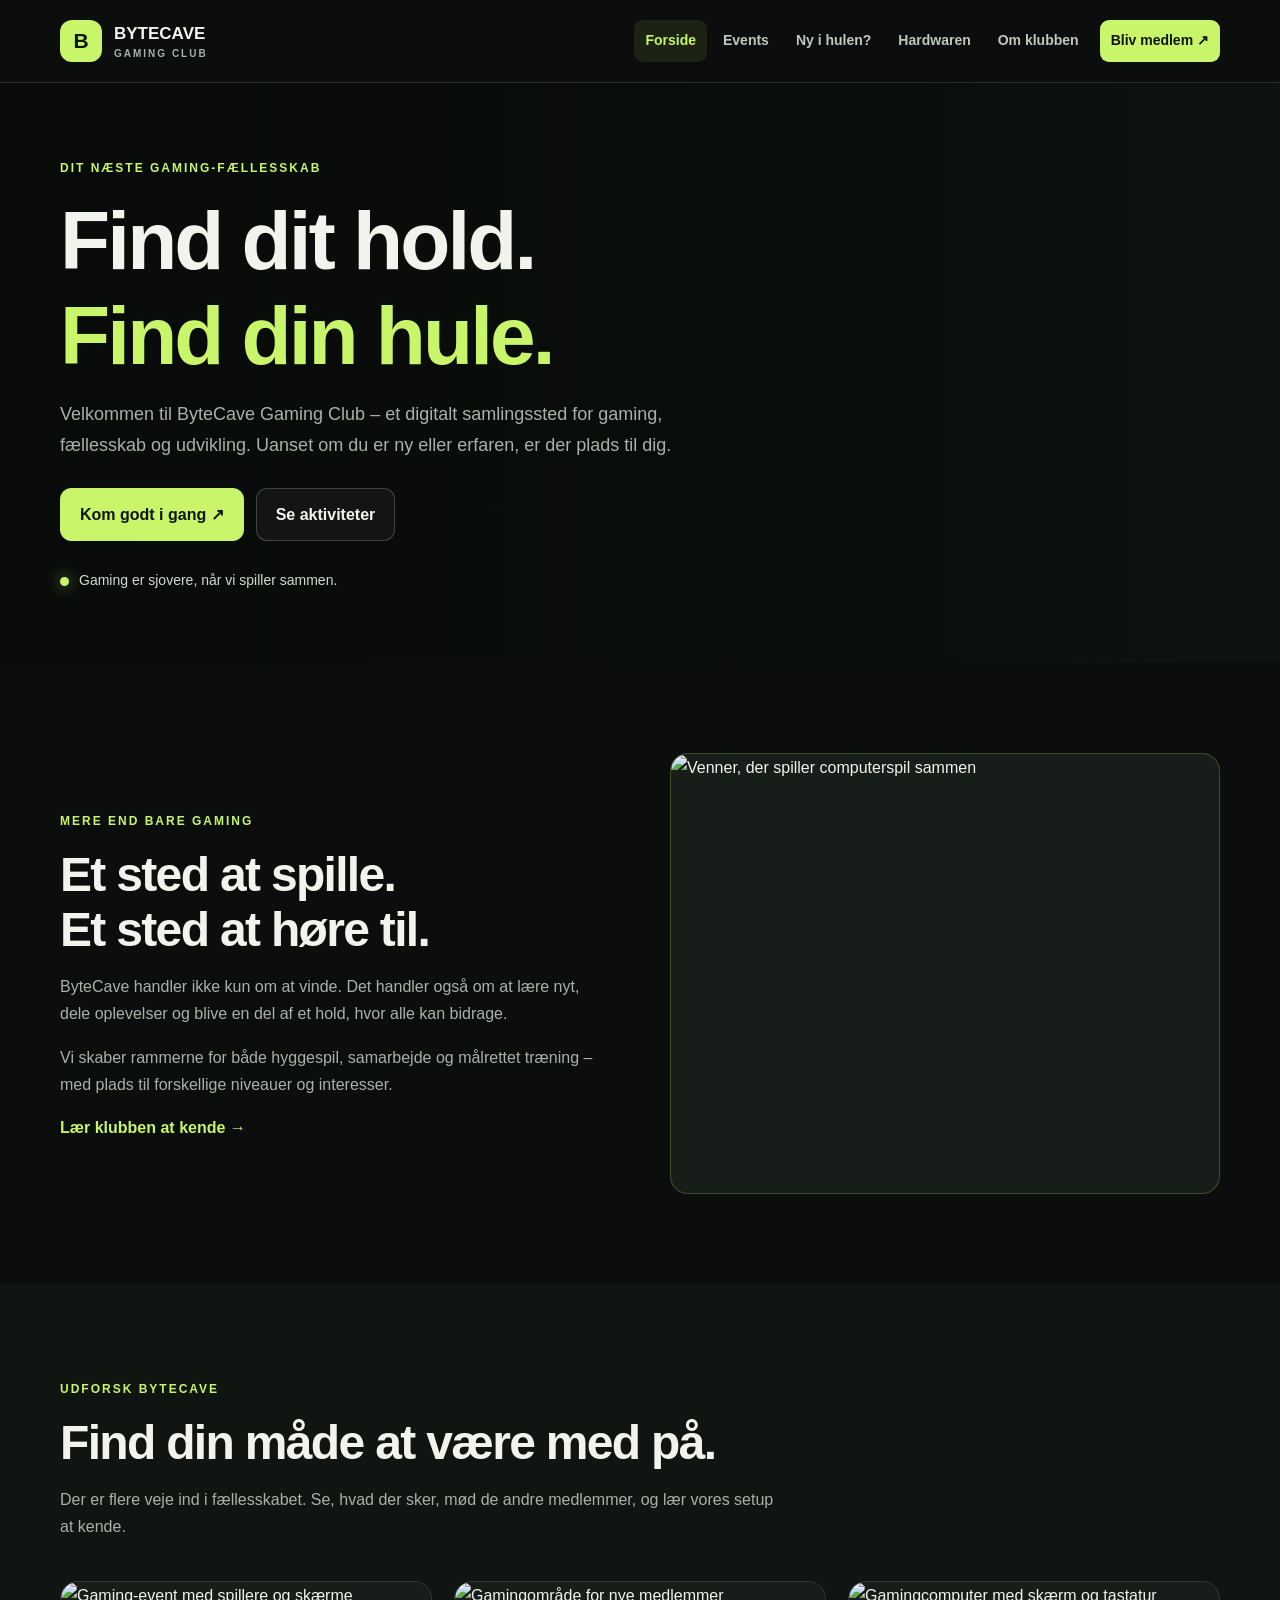
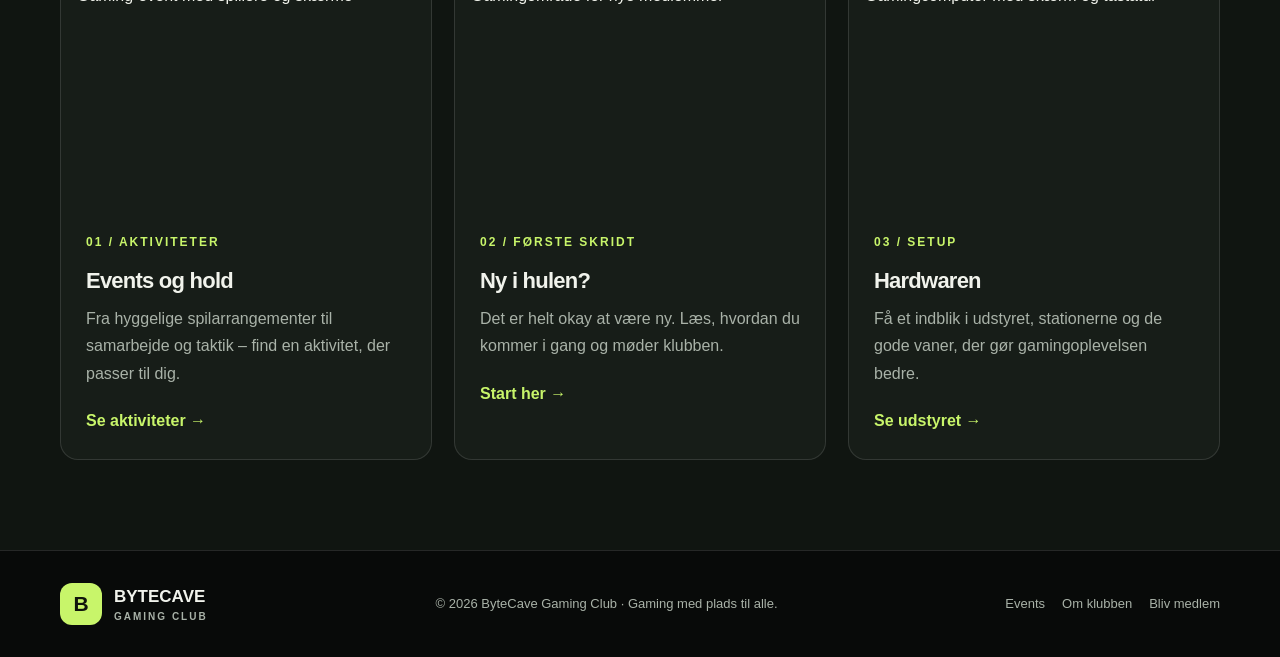
==== index.html @ 13a02218 "Add files via upload" ====
<!DOCTYPE html>
<html lang="da">
<head>
  <meta charset="UTF-8">
  <meta name="viewport" content="width=device-width, initial-scale=1">
  <meta name="description" content="ByteCave Gaming Club – gaming, fællesskab og udvikling.">
  <title>ByteCave Gaming Club</title>
  <link rel="stylesheet" href="minstil.css">
</head>
<body>

  <header class="header">
    <div class="container nav-wrap">
      <a class="logo" href="index.html">
        <span class="logo-mark">B</span>
        <span>BYTECAVE<small>Gaming Club</small></span>
      </a>

      <nav class="navigation" aria-label="Hovednavigation">
        <a href="index.html" aria-current="page">Forside</a>
        <a href="events.html">Events</a>
        <a href="ny-i-hulen.html">Ny i hulen?</a>
        <a href="hardwaren.html">Hardwaren</a>
        <a href="om-klubben.html">Om klubben</a>
        <a class="nav-cta" href="ny-i-hulen.html">Bliv medlem ↗</a>
      </nav>
    </div>
  </header>

  <main>
    <section class="hero home-hero">
      <div class="hero-content">
        <span class="eyebrow">Dit næste gaming-fællesskab</span>
        <h1>Find dit hold.<br><span class="accent">Find din hule.</span></h1>

        <p>
          Velkommen til ByteCave Gaming Club – et digitalt samlingssted for gaming, fællesskab og udvikling. Uanset om du er ny eller erfaren, er der plads til dig.
        </p>

        <div class="button-row">
          <a class="button" href="ny-i-hulen.html">Kom godt i gang ↗</a>
          <a class="button button-secondary" href="events.html">Se aktiviteter</a>
        </div>

        <div class="hero-note">
          <span class="status-dot"></span>
          Gaming er sjovere, når vi spiller sammen.
        </div>
      </div>
    </section>

    <section class="section">
      <div class="container two-columns">
        <div class="text-content">
          <span class="eyebrow">Mere end bare gaming</span>
          <h2>Et sted at spille.<br>Et sted at høre til.</h2>

          <p>
            ByteCave handler ikke kun om at vinde. Det handler også om at lære nyt, dele oplevelser og blive en del af et hold, hvor alle kan bidrage.
          </p>

          <p>
            Vi skaber rammerne for både hyggespil, samarbejde og målrettet træning – med plads til forskellige niveauer og interesser.
          </p>

          <a class="text-link" href="om-klubben.html">Lær klubben at kende →</a>
        </div>

        <div class="image-panel">
          <img src="images/community-gaming.jpg"
               alt="Venner, der spiller computerspil sammen"
               loading="lazy">
        </div>
      </div>
    </section>

    <section class="section section-dark">
      <div class="container">
        <div class="section-heading">
          <span class="eyebrow">Udforsk ByteCave</span>
          <h2>Find din måde at være med på.</h2>

          <p>
            Der er flere veje ind i fællesskabet. Se, hvad der sker, mød de andre medlemmer, og lær vores setup at kende.
          </p>
        </div>

        <div class="card-grid">
          <article class="card">
            <div class="card-image">
              <img src="images/events-gaming.jpg"
                   alt="Gaming-event med spillere og skærme"
                   loading="lazy">
            </div>

            <div class="card-body">
              <span class="card-label">01 / Aktiviteter</span>
              <h3>Events og hold</h3>
              <p>
                Fra hyggelige spilarrangementer til samarbejde og taktik – find en aktivitet, der passer til dig.
              </p>
              <a class="text-link" href="events.html">Se aktiviteter →</a>
            </div>
          </article>

          <article class="card">
            <div class="card-image">
              <img src="images/ny-i-hulen-hero.jpg"
                   alt="Gamingområde for nye medlemmer"
                   loading="lazy">
            </div>

            <div class="card-body">
              <span class="card-label">02 / Første skridt</span>
              <h3>Ny i hulen?</h3>
              <p>
                Det er helt okay at være ny. Læs, hvordan du kommer i gang og møder klubben.
              </p>
              <a class="text-link" href="ny-i-hulen.html">Start her →</a>
            </div>
          </article>

          <article class="card">
            <div class="card-image">
              <img src="images/hardware-gaming.jpg"
                   alt="Gamingcomputer med skærm og tastatur"
                   loading="lazy">
            </div>

            <div class="card-body">
              <span class="card-label">03 / Setup</span>
              <h3>Hardwaren</h3>
              <p>
                Få et indblik i udstyret, stationerne og de gode vaner, der gør gamingoplevelsen bedre.
              </p>
              <a class="text-link" href="hardwaren.html">Se udstyret →</a>
            </div>
          </article>
        </div>
      </div>
    </section>
  </main>

  <footer class="footer">
    <div class="container footer-inner">
      <a class="logo" href="index.html">
        <span class="logo-mark">B</span>
        <span>BYTECAVE<small>Gaming Club</small></span>
      </a>

      <p>© 2026 ByteCave Gaming Club · Gaming med plads til alle.</p>

      <div class="footer-links">
        <a href="events.html">Events</a>
        <a href="om-klubben.html">Om klubben</a>
        <a href="ny-i-hulen.html">Bliv medlem</a>
      </div>
    </div>
  </footer>

</body>
</html>
---- minstil.css ----
:root {
  --bg: #0b0e0c;
  --panel: #171d18;
  --text: #f1f3ec;
  --muted: #a9b2a8;
  --lime: #c8f56a;
  --line: rgba(255, 255, 255, 0.12);
  --radius: 18px;
  --content: 1160px;
}

* {
  box-sizing: border-box;
}

body {
  margin: 0;
  background: var(--bg);
  color: var(--text);
  font-family: "Segoe UI", Arial, sans-serif;
  font-size: 16px;
  line-height: 1.7;
}

img {
  display: block;
  max-width: 100%;
}

a {
  color: inherit;
  text-decoration: none;
}

p {
  margin: 0 0 16px;
  color: var(--muted);
}

h1, h2, h3 {
  margin: 0 0 16px;
  line-height: 1.15;
  letter-spacing: -0.035em;
}

h1 {
  font-size: clamp(44px, 7vw, 82px);
}

h2 {
  font-size: clamp(30px, 4vw, 48px);
}

h3 {
  font-size: 22px;
}

.container,
.hero-content,
.page-hero-content {
  width: min(var(--content), calc(100% - 40px));
  margin: 0 auto;
}

.section {
  padding: 90px 0;
}

.section-dark {
  background: #101511;
}

.section-heading {
  max-width: 720px;
  margin-bottom: 40px;
}

.eyebrow,
.card-label {
  display: inline-block;
  margin-bottom: 16px;
  color: var(--lime);
  font-size: 12px;
  font-weight: 800;
  letter-spacing: 2px;
  text-transform: uppercase;
}

.accent,
.text-link {
  color: var(--lime);
}

.header {
  position: relative;
  z-index: 10;
  border-bottom: 1px solid var(--line);
  background: var(--bg);
}

.nav-wrap {
  display: flex;
  align-items: center;
  justify-content: space-between;
  gap: 24px;
  min-height: 82px;
}

.logo {
  display: inline-flex;
  align-items: center;
  flex-shrink: 0;
  gap: 12px;
  font-size: 17px;
  font-weight: 900;
}

.logo-mark {
  display: grid;
  place-items: center;
  width: 42px;
  height: 42px;
  border-radius: 12px;
  background: var(--lime);
  color: #10150c;
  font-size: 21px;
}

.logo small {
  display: block;
  margin-top: -4px;
  color: var(--muted);
  font-size: 10px;
  letter-spacing: 2px;
  text-transform: uppercase;
}

.navigation {
  display: flex;
  align-items: center;
  justify-content: flex-end;
  flex-wrap: wrap;
  gap: 5px;
}

.navigation a {
  padding: 9px 11px;
  border-radius: 9px;
  color: #c0c8bf;
  font-size: 14px;
  font-weight: 700;
  transition: 0.2s;
}

.navigation a:hover,
.navigation a[aria-current="page"] {
  background: rgba(200, 245, 106, 0.09);
  color: var(--lime);
}

.navigation .nav-cta {
  margin-left: 5px;
  background: var(--lime);
  color: #10150c;
}

.navigation .nav-cta:hover {
  background: #ddff91;
  color: #10150c;
}

.button-row {
  display: flex;
  flex-wrap: wrap;
  gap: 12px;
  margin-top: 28px;
}

.button {
  display: inline-flex;
  align-items: center;
  justify-content: center;
  min-height: 48px;
  padding: 12px 19px;
  border: 1px solid var(--lime);
  border-radius: 11px;
  background: var(--lime);
  color: #10150c;
  font-weight: 800;
  transition: 0.2s;
}

.button:hover {
  transform: translateY(-2px);
  background: #ddff91;
}

.button-secondary {
  border-color: rgba(255, 255, 255, 0.2);
  background: rgba(255, 255, 255, 0.04);
  color: var(--text);
}

.button-secondary:hover {
  border-color: var(--lime);
  background: rgba(200, 245, 106, 0.08);
}

.text-link {
  font-weight: 800;
}

.text-link:hover {
  text-decoration: underline;
  text-underline-offset: 4px;
}

.hero,
.page-hero {
  position: relative;
  isolation: isolate;
  display: flex;
  align-items: center;
  min-height: 570px;
  overflow: hidden;
  background-color: #101611;
  background-position: center;
  background-size: cover;
}

.hero::after,
.page-hero::after {
  position: absolute;
  z-index: -1;
  inset: 0;
  content: "";
  background: linear-gradient(
    90deg,
    rgba(8, 11, 9, 0.97),
    rgba(8, 11, 9, 0.82) 50%,
    rgba(8, 11, 9, 0.28)
  );
}

.home-hero {
  background-image: url("images/hero-gaming.jpg");
}

.events-hero,
.new-hero,
.hardware-hero,
.about-hero {
  min-height: 500px;
}

.events-hero {
  background-image: url("images/events-hero.jpg");
}

.new-hero {
  background-image: url("images/ny-i-hulen-hero.jpg");
}

.hardware-hero {
  background-image: url("images/hardware-hero.jpg");
}

.about-hero {
  background-image: url("images/om-klubben-hero.jpg");
}

.hero-content,
.page-hero-content {
  position: relative;
  z-index: 1;
  padding: 70px 0;
}

.hero-content > p,
.page-hero-content > p {
  max-width: 620px;
  font-size: 18px;
}

.hero-note {
  display: flex;
  align-items: center;
  gap: 10px;
  margin-top: 28px;
  color: #d3d9d0;
  font-size: 14px;
}

.status-dot {
  width: 9px;
  height: 9px;
  border-radius: 50%;
  background: var(--lime);
  box-shadow: 0 0 15px rgba(200, 245, 106, 0.65);
}

.two-columns {
  display: grid;
  grid-template-columns: 1fr 1fr;
  align-items: center;
  gap: 60px;
}

.two-columns.align-start {
  align-items: start;
}

.text-content p:last-child {
  margin-bottom: 0;
}

.image-panel,
.card-image,
.event-image {
  overflow: hidden;
  background: var(--panel);
}

.image-panel {
  border: 1px solid rgba(200, 245, 106, 0.22);
  border-radius: var(--radius);
}

.image-panel img {
  aspect-ratio: 5 / 4;
  object-fit: cover;
}

.card-grid,
.info-grid {
  display: grid;
  grid-template-columns: repeat(3, minmax(0, 1fr));
  gap: 22px;
}

.card {
  overflow: hidden;
  border: 1px solid var(--line);
  border-radius: var(--radius);
  background: var(--panel);
  transition: transform 0.25s, border-color 0.25s;
}

.card:hover {
  transform: translateY(-5px);
  border-color: rgba(200, 245, 106, 0.45);
}

.card-image {
  height: 220px;
}

.card-image img,
.event-image img {
  height: 100%;
  object-fit: cover;
}

.card-body,
.info-card {
  padding: 25px;
}

.card-body h3,
.info-card h3 {
  margin-bottom: 12px;
}

.card-body p {
  margin-bottom: 20px;
}

.info-grid {
  gap: 18px;
}

.info-card {
  border: 1px solid var(--line);
  border-radius: 16px;
  background: var(--panel);
}

.info-card p {
  margin-bottom: 0;
}

.feature-list {
  display: grid;
  gap: 20px;
}

.feature-item {
  display: flex;
  align-items: flex-start;
  gap: 15px;
}

.feature-icon {
  display: grid;
  flex: 0 0 40px;
  place-items: center;
  width: 40px;
  height: 40px;
  border: 1px solid rgba(200, 245, 106, 0.3);
  border-radius: 12px;
  background: rgba(200, 245, 106, 0.08);
  color: var(--lime);
  font-weight: 900;
}

.feature-item h3 {
  margin: 2px 0 6px;
  font-size: 18px;
}

.feature-item p {
  margin: 0;
}

.check-list {
  padding: 0;
  margin: 20px 0 0;
  list-style: none;
}

.check-list li {
  position: relative;
  padding: 0 0 12px 28px;
  color: var(--muted);
}

.check-list li::before {
  position: absolute;
  left: 0;
  content: "✓";
  color: var(--lime);
  font-weight: 900;
}

.stats-grid {
  display: grid;
  grid-template-columns: repeat(3, minmax(0, 1fr));
  gap: 12px;
  margin-top: 28px;
}

.stat {
  padding: 19px;
  border: 1px solid var(--line);
  border-radius: 14px;
  background: var(--panel);
}

.stat strong {
  display: block;
  color: var(--lime);
  font-size: 26px;
  line-height: 1.2;
}

.stat span {
  color: var(--muted);
  font-size: 12px;
}

.event-list {
  border-top: 1px solid var(--line);
}

.event-item {
  display: grid;
  grid-template-columns: 45px minmax(190px, 0.85fr) minmax(0, 1.4fr);
  align-items: start;
  gap: 25px;
  padding: 34px 0;
  border-bottom: 1px solid var(--line);
}

.event-number {
  color: var(--lime);
  font-size: 20px;
  font-weight: 900;
}

.event-image {
  height: 220px;
  border-radius: 15px;
}

.event-details h3 {
  margin-bottom: 12px;
}

.event-details p {
  margin-bottom: 15px;
}

.quote-section {
  padding: 75px 0;
  border-block: 1px solid var(--line);
  background: #121812;
}

.quote {
  max-width: 850px;
  margin: 0 auto;
  color: var(--text);
  font-size: clamp(26px, 4vw, 40px);
  font-weight: 800;
  letter-spacing: -1px;
  line-height: 1.35;
  text-align: center;
}

.quote span {
  color: var(--lime);
}

.quote-byline {
  margin-top: 18px;
  font-size: 14px;
  text-align: center;
}

.cta-box {
  display: flex;
  align-items: center;
  justify-content: space-between;
  gap: 35px;
  padding: 42px;
  border: 1px solid rgba(200, 245, 106, 0.28);
  border-radius: 23px;
  background: var(--panel);
}

.cta-box h2 {
  max-width: 650px;
  margin-bottom: 12px;
}

.cta-box p {
  max-width: 600px;
  margin-bottom: 0;
}

.footer {
  padding: 32px 0;
  border-top: 1px solid var(--line);
  background: #080a09;
}

.footer-inner {
  display: flex;
  align-items: center;
  justify-content: space-between;
  gap: 24px;
}

.footer p,
.footer-links {
  font-size: 13px;
}

.footer p {
  margin: 0;
}

.footer-links {
  display: flex;
  flex-wrap: wrap;
  gap: 17px;
  color: var(--muted);
}

.footer-links a:hover {
  color: var(--lime);
}

@media (hover: hover) {
  .image-panel img,
  .card-image img,
  .event-image img {
    transition: transform 0.4s ease;
  }

  .image-panel:hover img,
  .card:hover .card-image img,
  .event-image:hover img {
    transform: scale(1.05);
  }
}

@media (max-width: 950px) {
  .nav-wrap {
    align-items: flex-start;
    flex-direction: column;
    justify-content: center;
    padding: 16px 0;
    gap: 12px;
  }

  .navigation {
    justify-content: flex-start;
  }

  .navigation a {
    padding: 8px 10px;
  }

  .navigation .nav-cta {
    margin-left: 0;
  }

  .two-columns {
    gap: 35px;
  }

  .event-item {
    grid-template-columns: 40px minmax(0, 1fr);
    gap: 18px;
  }

  .event-number {
    grid-row: 1 / span 3;
  }

  .event-image,
  .event-details {
    grid-column: 2;
  }

  .event-image {
    height: 250px;
  }
}

@media (max-width: 700px) {
  .container,
  .hero-content,
  .page-hero-content {
    width: calc(100% - 32px);
  }

  .section {
    padding: 65px 0;
  }

  .hero,
  .page-hero {
    min-height: 500px;
  }

  .hero-content,
  .page-hero-content {
    padding: 60px 0;
  }

  .hero::after,
  .page-hero::after {
    background: linear-gradient(
      90deg,
      rgba(8, 11, 9, 0.95),
      rgba(8, 11, 9, 0.72)
    );
  }

  .two-columns,
  .card-grid,
  .info-grid {
    grid-template-columns: 1fr;
  }

  .two-columns {
    gap: 30px;
  }

  .card-image {
    height: 230px;
  }

  .event-image {
    height: 210px;
  }

  .cta-box,
  .footer-inner {
    align-items: flex-start;
    flex-direction: column;
  }

  .cta-box {
    padding: 27px;
  }
}

@media (max-width: 430px) {
  .navigation {
    gap: 2px;
  }

  .navigation a {
    padding: 7px 8px;
    font-size: 12px;
  }

  .button-row {
    align-items: stretch;
    flex-direction: column;
  }

  .button {
    width: 100%;
  }

  .stats-grid {
    grid-template-columns: 1fr;
  }
}
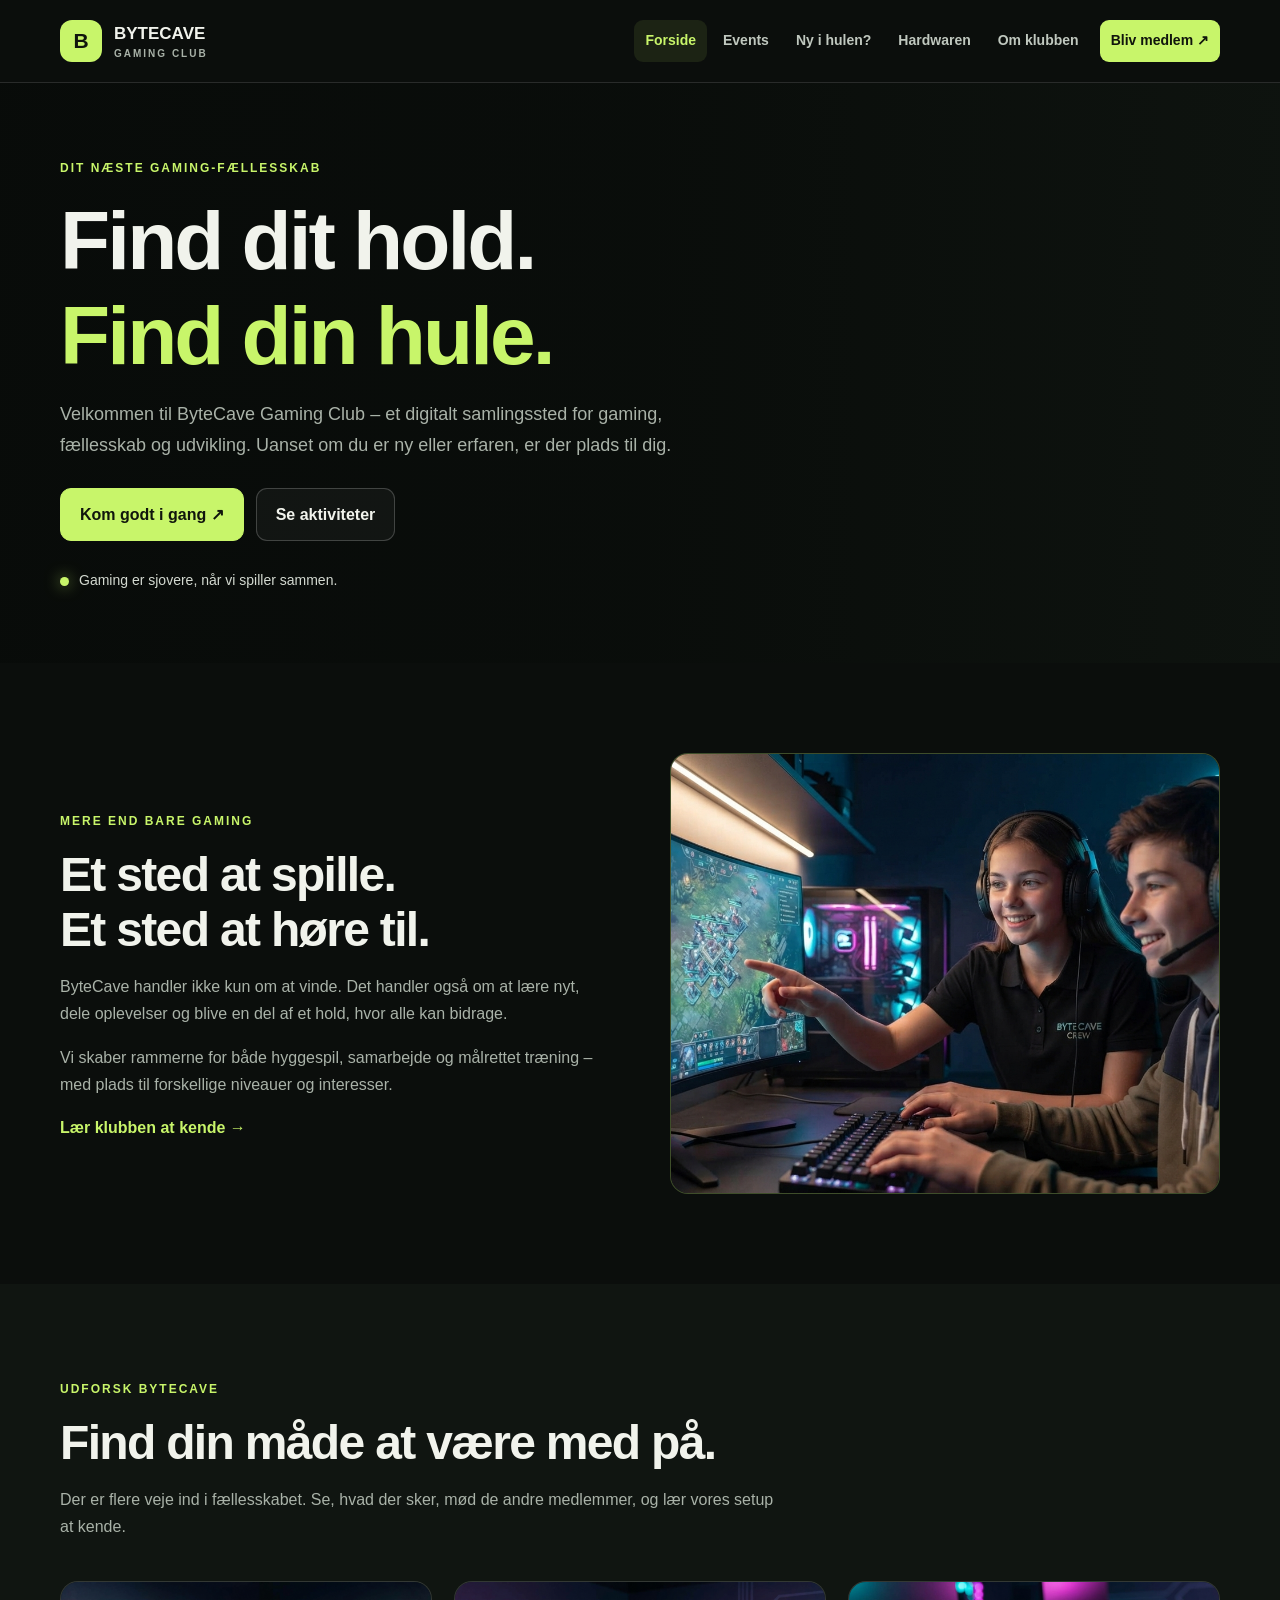
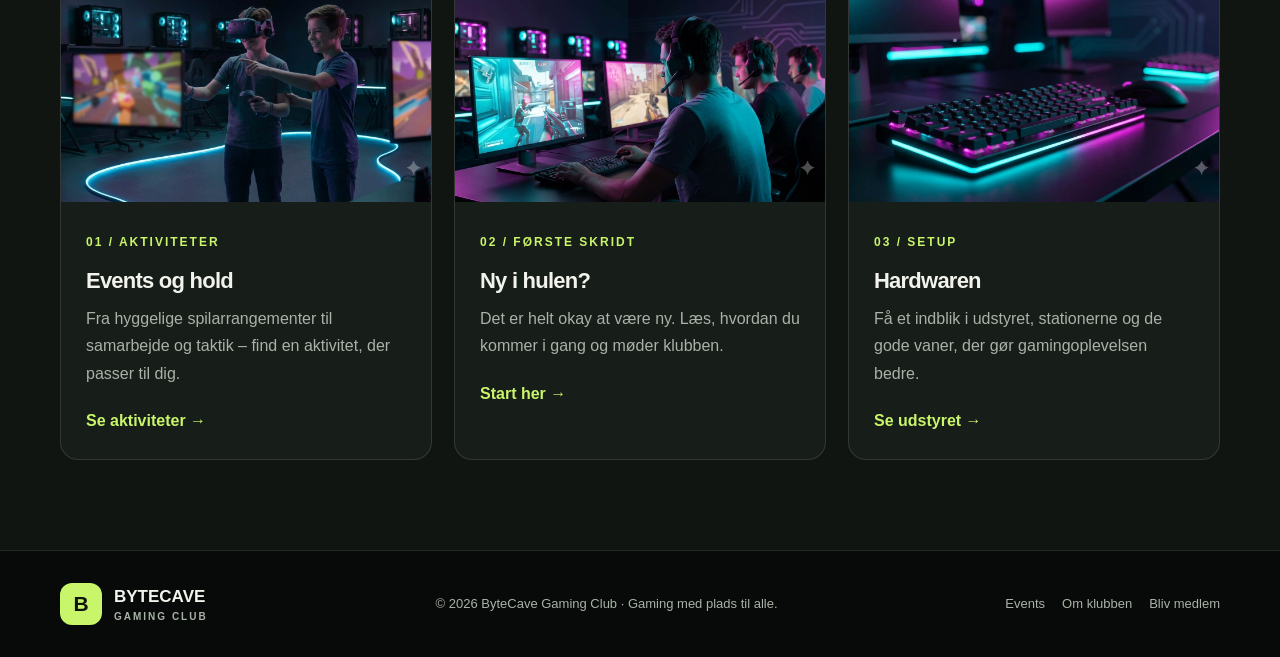
==== commit 62a8da4c: "Fix HTML structure and formatting" ====
--- a/index.html
+++ b/index.html
@@ -67,7 +67,7 @@
         </div>
 
         <div class="image-panel">
-          <img src="images/community-gaming.jpg"
+          <img src="community-gaming.jpg"
                alt="Venner, der spiller computerspil sammen"
                loading="lazy">
         </div>
@@ -88,7 +88,7 @@
         <div class="card-grid">
           <article class="card">
             <div class="card-image">
-              <img src="images/events-gaming.jpg"
+              <img src="events-gaming.jpg"
                    alt="Gaming-event med spillere og skærme"
                    loading="lazy">
             </div>
@@ -105,7 +105,7 @@
 
           <article class="card">
             <div class="card-image">
-              <img src="images/ny-i-hulen-hero.jpg"
+              <img src="ny-i-hulen-hero.jpg"
                    alt="Gamingområde for nye medlemmer"
                    loading="lazy">
             </div>
@@ -122,7 +122,7 @@
 
           <article class="card">
             <div class="card-image">
-              <img src="images/hardware-gaming.jpg"
+              <img src="hardware-gaming.jpg"
                    alt="Gamingcomputer med skærm og tastatur"
                    loading="lazy">
             </div>
